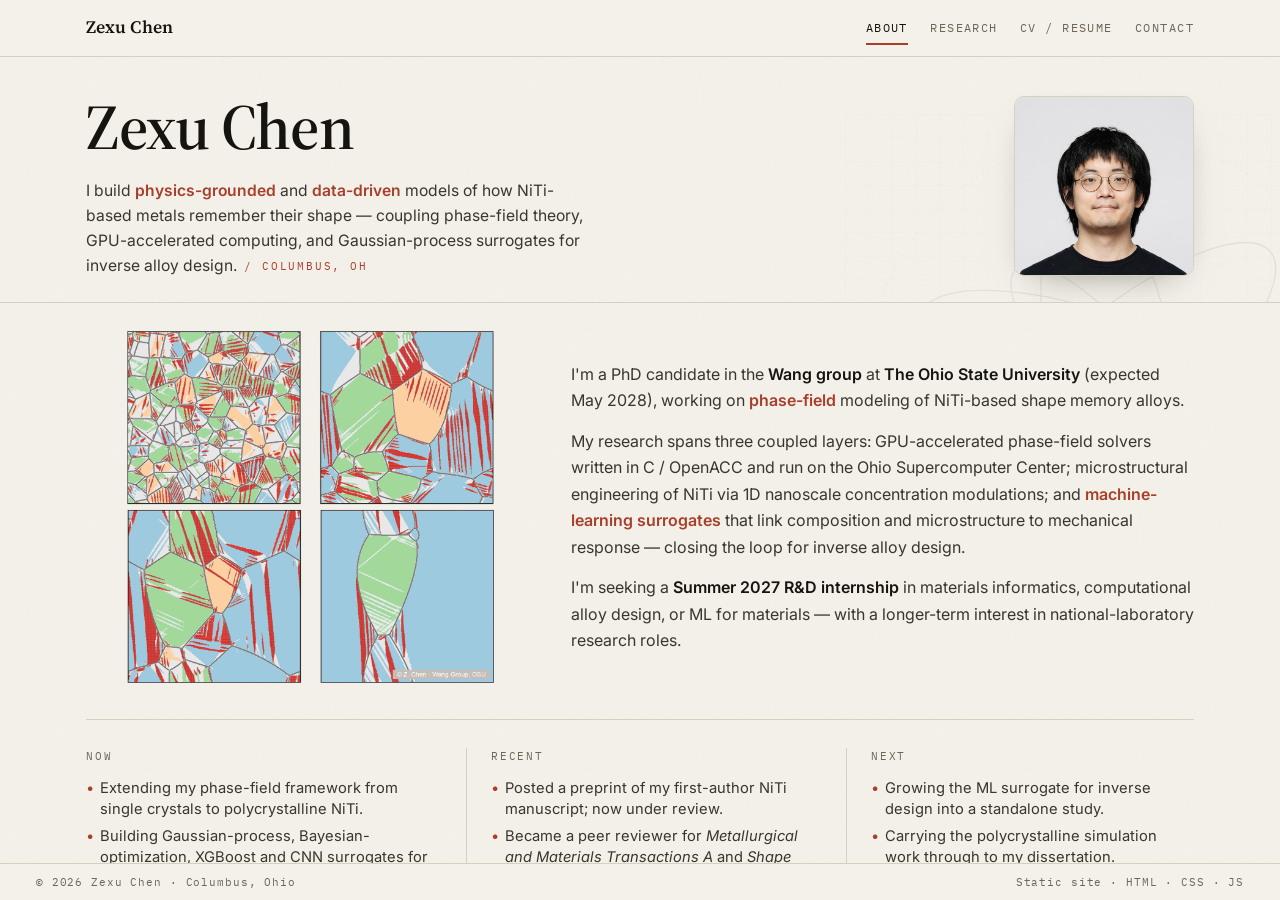
==== index.html @ 0a3609dd "Swap project 01 figure and let it fill the featured card Replace the single-panel mt_poly.png with t" ====
<!doctype html>
<html lang="en">
<head>
<meta charset="utf-8" />
<meta name="viewport" content="width=device-width, initial-scale=1" />
<title>Zexu Chen — Phase-Field, GPU & ML for Shape Memory Alloys</title>
<meta name="description" content="PhD candidate in Materials Science and Engineering at The Ohio State University (Wang Group). Phase-field modeling of NiTi shape memory alloys, GPU-accelerated HPC, and Gaussian-Process / Bayesian surrogates for inverse alloy design." />

<!-- Open Graph -->
<meta property="og:title" content="Zexu Chen — Computational Materials Science" />
<meta property="og:description" content="PhD candidate at OSU. NiTi phase-field, GPU/OpenACC, ML surrogates for alloy design." />
<meta property="og:type" content="website" />

<!-- Fonts are configured in config.js (SITE.fonts) and injected by main.js -->
<link rel="preconnect" href="https://fonts.googleapis.com">
<link rel="preconnect" href="https://fonts.gstatic.com" crossorigin>

<!-- Styles -->
<link rel="stylesheet" href="styles.css">

<!-- Config + behavior (config first; both deferred so they run after parse) -->
<script src="config.js" defer></script>
<script src="main.js" defer></script>
</head>
<body>

<!-- =========================================================== -->
<!-- NAV (tabs)                                                   -->
<!-- =========================================================== -->
<nav class="nav" aria-label="Primary">
  <div class="nav-inner">
    <a href="#about" class="brand">Zexu Chen</a>
    <button class="nav-toggle" aria-expanded="false" aria-controls="navlinks">Menu</button>
    <div class="nav-links" id="navlinks" role="tablist">
      <a role="tab" href="#about"    aria-controls="about"    aria-selected="false" tabindex="-1">About</a>
      <a role="tab" href="#research" aria-controls="research" aria-selected="false" tabindex="-1">Research</a>
      <a role="tab" href="#cv"       aria-controls="cv"       aria-selected="false" tabindex="-1">CV / Resume</a>
      <a role="tab" href="#contact"  aria-controls="contact"  aria-selected="false" tabindex="-1">Contact</a>
    </div>
  </div>
</nav>

<main class="main">

  <!-- =========================================================== -->
  <!-- ABOUT (hero + bio + now sidebar)                             -->
  <!-- =========================================================== -->
  <section id="about" class="panel" role="tabpanel">

    <div class="hero">
      <svg class="phase-art" viewBox="0 0 500 500" aria-hidden="true">
        <defs>
          <pattern id="grid" width="22" height="22" patternUnits="userSpaceOnUse">
            <path d="M 22 0 L 0 0 0 22" fill="none" stroke="#16140f" stroke-width="0.3"/>
          </pattern>
        </defs>
        <rect width="500" height="500" fill="url(#grid)"/>
        <g fill="none" stroke="#16140f" stroke-width="1.2">
          <ellipse cx="250" cy="250" rx="190" ry="60" transform="rotate(20 250 250)"/>
          <ellipse cx="250" cy="250" rx="190" ry="60" transform="rotate(-40 250 250)"/>
          <ellipse cx="250" cy="250" rx="190" ry="60" transform="rotate(80 250 250)"/>
          <ellipse cx="250" cy="250" rx="140" ry="42" transform="rotate(50 250 250)"/>
          <ellipse cx="250" cy="250" rx="90" ry="28" transform="rotate(-15 250 250)"/>
        </g>
        <circle cx="250" cy="250" r="230" fill="none" stroke="#a83f2a" stroke-width="0.8" stroke-dasharray="2 4"/>
      </svg>

      <div class="wrap hero-grid">
        <div class="hero-text">
          <h1>Zexu Chen</h1>
          <p class="hero-tag">
            I build <em>physics-grounded</em> and <em>data-driven</em> models of how
            NiTi-based metals remember their shape — coupling phase-field theory,
            GPU-accelerated computing, and Gaussian-process surrogates for inverse
            alloy design. <span class="accent">/ Columbus, OH</span>
          </p>
        </div>
        <div class="hero-photo">
          <img data-img="avatar" alt="Portrait of Zexu Chen" width="180" height="180" />
        </div>
      </div>
    </div>

    <div class="wrap">
      <div class="about-bio">
        <figure class="about-fig">
          <img data-img="aboutPoly" alt="Phase-field simulation of martensite microstructure in polycrystalline NiTi" width="1200" height="1153" />
        </figure>
        <div class="about-prose">
          <p>
            I'm a PhD candidate in the <strong>Wang group</strong> at <strong>The Ohio State University</strong>
            (expected May 2028), working on <em>phase-field</em> modeling of NiTi-based shape memory alloys.
          </p>
          <p>
            My research spans three coupled layers: GPU-accelerated phase-field solvers
            written in C / OpenACC and run on the Ohio Supercomputer Center; microstructural
            engineering of NiTi via 1D nanoscale concentration modulations; and
            <em>machine-learning surrogates</em> that link composition and microstructure to
            mechanical response — closing the loop for inverse alloy design.
          </p>
          <p>
            I'm seeking a <strong>Summer 2027 R&amp;D internship</strong> in
            materials informatics, computational alloy design, or ML for materials — with a
            longer-term interest in national-laboratory research roles.
          </p>
        </div>
      </div>
      <section class="now" aria-label="Current focus">
        <div class="now-col">
          <h3 class="now-label">Now</h3>
          <ul class="now-list">
            <li>Extending my phase-field framework from single crystals to polycrystalline NiTi.</li>
            <li>Building Gaussian-process, Bayesian-optimization, XGBoost and CNN surrogates for inverse alloy design.</li>
            <li>Running large GPU simulation campaigns on OSC's Cardinal cluster.</li>
            <li>Seeking a Summer 2027 internship in materials informatics / ICME.</li>
          </ul>
        </div>
        <div class="now-col">
          <h3 class="now-label">Recent</h3>
          <ul class="now-list">
            <li>Posted a preprint of my first-author NiTi manuscript; now under review.</li>
            <li>Became a peer reviewer for <em>Metallurgical and Materials Transactions A</em> and <em>Shape Memory and Superelasticity</em>.</li>
            <li>Co-authored a paper on confinement effects on martensitic transformation in <em>Shape Memory and Superelasticity</em> (May 2026).</li>
            <li>Submitted two abstracts to TMS 2027.</li>
            <li>Presented at TMS 2026.</li>
            <li>Built lightweight MCP tooling to automate simulation-data extraction.</li>
          </ul>
        </div>
        <div class="now-col">
          <h3 class="now-label">Next</h3>
          <ul class="now-list">
            <li>Growing the ML surrogate for inverse design into a standalone study.</li>
            <li>Carrying the polycrystalline simulation work through to my dissertation.</li>
            <li>Graduating in May 2028.</li>
            <li>Moving toward a career in materials informatics / ICME.</li>
          </ul>
        </div>
      </section>
    </div>
  </section>

  <!-- =========================================================== -->
  <!-- RESEARCH (projects + publications)                           -->
  <!-- =========================================================== -->
  <section id="research" class="panel" role="tabpanel">
    <div class="wrap">

      <h3 class="subhead">Projects</h3>
      <div class="projects">

        <article class="project featured">
          <div>
            <div class="project-num">01 / Lead — Preprint · Under review</div>
            <h3>Programming Mechanical Response of NiTi SMA via 1D Nanoscale Concentration Modulations</h3>
            <p>
              3D phase-field simulations of nanoscale composition waves engineered to produce
              a near-linear superelastic stress–strain response in NiTi — targeting biomedical
              and actuator applications. Habit-plane and twinning-plane formation in B19′
              martensite analyzed through martensite crystallography and Khachaturyan
              microelasticity. A <em>Gaussian Process Regression</em> surrogate maps modulation
              parameters to stress–strain behavior, enabling accelerated inverse design.
            </p>
            <div class="project-tags">
              <span class="tag">Phase-field</span>
              <span class="tag">C · OpenACC</span>
              <span class="tag">Micromechanics</span>
              <span class="tag">ML surrogate</span>
              <span class="tag">Inverse design</span>
            </div>
          </div>
          <div class="featured-vis">
            <img data-img="projectModulation" alt="Phase-field simulation of a 1D concentration-modulated NiTi single crystal: composition profile, superelastic stress-strain curve, and martensite variant microstructures through loading and unloading" width="1600" height="1446" loading="lazy" />
          </div>
        </article>

        <article class="project">
          <div class="project-thumb">
            <img data-img="projectConfinement" alt="Phase-field results for soft and hard confinement effects on NiTi martensitic transformation" loading="lazy" />
          </div>
          <div class="project-num">02 / Published 2026</div>
          <h3>Soft &amp; Hard Confinement Effects on Martensitic Transformation in NiTi</h3>
          <p>
            Phase-field study of how amorphous-matrix (soft) and crystalline-matrix (hard)
            confinement modulate the B2 → B19′ transformation in NiTi shape memory alloys.
            Demonstrated linear superelastic response routes via amorphous–crystalline
            composite microstructures. Published in <em>Shape Memory and Superelasticity</em>
            (2026) with Sriram, Feng &amp; Wang.
          </p>
          <div class="project-tags">
            <span class="tag">Multi-phase field</span>
            <span class="tag">B2 → B19′</span>
            <span class="tag">Composite microstructure</span>
          </div>
        </article>

        <article class="project">
          <div class="project-thumb">
            <img data-img="projectNi4Ti3" alt="Phase-field simulation of precipitate microstructures in NiTi" loading="lazy" />
          </div>
          <div class="project-num">03</div>
          <h3>Taming Martensitic Transformation via Precipitate Engineering</h3>
          <p>
            Coupled diffusional and non-diffusional phase-field evolution with an explicit
            nucleation algorithm, used to model precipitation in NiTi and the concentration
            field it leaves behind. Explores the resulting effect on transformation behavior
            and mechanical stability.
            Implemented in C with OpenACC and run as large parametric SLURM campaigns on OSC.
          </p>
          <div class="project-tags">
            <span class="tag">Precipitation</span>
            <span class="tag">Phase-field</span>
            <span class="tag">GPU / OpenACC</span>
            <span class="tag">SLURM</span>
          </div>
        </article>

        <article class="project">
          <div class="project-thumb">
            <img data-img="projectSuperML" alt="Predicted versus actual electron-phonon coupling across feature sets" loading="lazy" />
          </div>
          <div class="project-num">04</div>
          <h3>Predicting Superconducting λ and T<sub>c</sub> from Eliashberg Spectra</h3>
          <p>
            XGBoost and Gaussian Process Regression pipeline predicting λ and T<sub>c</sub>
            from α²F(ω) Eliashberg spectral functions, trained on a public dataset of
            DFT-validated superconductors. Physics-informed, frequency-weighted spectral
            features are aligned with the Eliashberg integral, with kernels chosen to handle
            spectral discontinuities. Benchmarks weigh feature resolution against
            generalization.
          </p>
          <div class="project-tags">
            <span class="tag">XGBoost · GPR</span>
            <span class="tag">Kernel design</span>
            <span class="tag">Eliashberg α²F</span>
            <span class="tag">Feature engineering</span>
          </div>
        </article>

        <article class="project">
          <div class="project-thumb">
            <img data-img="projectAgentMCP" alt="Workflow of an LLM agent connected through an MCP server for microstructure analysis" loading="lazy" />
          </div>
          <div class="project-num">05 / Concept — In Progress</div>
          <h3>Agentic AI &amp; MCP for Semantic Microstructure Analysis</h3>
          <p>
            A researcher-in-the-loop pipeline where a multimodal LLM agent, connected through a
            <em>Model Context Protocol</em> (MCP) server, turns high-level semantic goals into
            concrete operations — segmentation, feature extraction, and filtering — over
            simulation and microscopy data. The agent plans, translates intent into logical
            rules and parameters, validates results against the original goal, and iteratively
            refines, returning visual reports and segmentation maps.
          </p>
          <div class="project-tags">
            <span class="tag">MLLM agent</span>
            <span class="tag">MCP</span>
            <span class="tag">Microstructure analysis</span>
            <span class="tag">Segmentation</span>
            <span class="tag">Human-in-the-loop</span>
          </div>
        </article>

      </div>

      <h3 class="subhead with-gap">Publications</h3>
      <ol class="pub-list">

        <li>
          <div>
            <span class="pub-title">Programming Martensitic Transformation and Mechanical Response in NiTi Shape Memory Alloys through One-Dimensional Compositional Modulations</span>
            <div class="pub-authors"><b>Chen Z.</b>, Sriram H., Yu T., Feng L., Zhu J., Rajagopalan J. (ASU), Wang Y.</div>
            <div class="pub-venue">Preprint · 2026 · Under review</div>
            <div class="pub-actions">
              <a href="https://doi.org/10.2139/ssrn.7302838" target="_blank" rel="noopener">Preprint DOI</a>
            </div>
          </div>
        </li>

        <li>
          <div>
            <span class="pub-title">Soft and Hard Confinement Effects on Martensitic Transformation in NiTi Shape Memory Alloys: Insights from Phase-Field Simulations</span>
            <div class="pub-authors">Sriram H., Feng L., <b>Chen Z.</b>, Wang Y.</div>
            <div class="pub-venue"><em>Shape Memory and Superelasticity</em> · 2026</div>
            <div class="pub-actions">
              <a href="https://doi.org/10.1007/s40830-026-00619-3" target="_blank" rel="noopener">DOI</a>
            </div>
          </div>
        </li>

        <li>
          <div>
            <span class="pub-title">Effect of Crystallite Size on the Low-Temperature Solid-Solid Phase Transformations in the WO₃ System</span>
            <div class="pub-authors">Abe O., Qiu Z., <b>Chen Z.</b>, Jinschek J.R., Gouma P.-I.</div>
            <div class="pub-venue"><em>Ceramics International</em> · 2021</div>
            <div class="pub-actions">
              <a href="https://doi.org/10.1016/j.ceramint.2021.08.254" target="_blank" rel="noopener">DOI</a>
            </div>
          </div>
        </li>

      </ol>
    </div>
  </section>

  <!-- =========================================================== -->
  <!-- CV (education + teaching + methods + download)               -->
  <!-- =========================================================== -->
  <section id="cv" class="panel" role="tabpanel">
    <div class="wrap">

      <div class="cv-grid">
        <div>
          <h3 class="subhead">Education</h3>
          <div class="timeline">
            <div class="tl-item">
              <div class="tl-date">2024—2028</div>
              <div class="tl-body">
                <h4>Ph.D., Materials Science &amp; Engineering</h4>
                <div class="where">The Ohio State University · Wang Group</div>
                <div class="detail">Advisor: Prof. Yunzhi Wang. Phase-field modeling of NiTi shape memory alloys, GPU/HPC, and ML surrogates for inverse alloy design.</div>
              </div>
            </div>
            <div class="tl-item">
              <div class="tl-date">2022—2024</div>
              <div class="tl-body">
                <h4>M.S., Materials Science &amp; Engineering</h4>
                <div class="where">The Ohio State University</div>
                <div class="detail">Coursework: Structure &amp; Defects in Materials · Diffusion &amp; Interface Kinetics · Thermodynamics of Materials.</div>
              </div>
            </div>
            <div class="tl-item">
              <div class="tl-date">2017—2022</div>
              <div class="tl-body">
                <h4>B.Sc., Materials Science &amp; Engineering</h4>
                <div class="where">Sichuan University / The Ohio State University</div>
                <div class="detail">Joint undergraduate program.</div>
              </div>
            </div>
          </div>
        </div>

        <div>
          <h3 class="subhead">Service</h3>
          <div class="timeline">
            <div class="tl-item">
              <div class="tl-date">2026—Present</div>
              <div class="tl-body">
                <h4>Journal Reviewer</h4>
                <div class="where"><em>Metallurgical and Materials Transactions A</em> · TMS / ASM International / Springer</div>
              </div>
            </div>
            <div class="tl-item">
              <div class="tl-date">2026—Present</div>
              <div class="tl-body">
                <h4>Journal Reviewer</h4>
                <div class="where"><em>Shape Memory and Superelasticity</em> · ASM International / Springer</div>
              </div>
            </div>
          </div>
        </div>

        <div>
          <h3 class="subhead">Teaching</h3>
          <div class="timeline">
            <div class="tl-item">
              <div class="tl-date">2023—2024</div>
              <div class="tl-body">
                <h4>Graduate Teaching Assistant</h4>
                <div class="where">The Ohio State University</div>
                <div class="detail">Introduction to Engineering Materials &amp; Modeling and Simulation Lab II. ~40 students per course; recitations, office hours, grading.</div>
              </div>
            </div>
          </div>
        </div>
      </div>

      <h3 class="subhead with-gap">Conferences</h3>
      <ul class="conf-list">
        <li class="conf-item">
          <span class="conf-date">Mar 2026</span>
          <span class="conf-venue">TMS Annual Meeting</span>
          <span class="conf-kind">Poster</span>
          <span class="conf-title">Soft and Hard Confinement on NiTi B19′ — Insight from Phase Field Modeling.</span>
        </li>
        <li class="conf-item">
          <span class="conf-date">Oct 2025</span>
          <span class="conf-venue">MS&amp;T 2025</span>
          <span class="conf-kind">Oral</span>
          <span class="conf-title">Regulating Martensitic Transformation in NiTi via Microstructural Engineering.</span>
        </li>
        <li class="conf-item">
          <span class="conf-date">Mar 2025</span>
          <span class="conf-venue">TMS Annual Meeting</span>
          <span class="conf-kind">Poster</span>
          <span class="conf-title">Regulating Stress–Strain Behavior of NiTi SMA via 1D Nanoscale Concentration Modulations.</span>
        </li>
        <li class="conf-item">
          <span class="conf-date">Oct 2023</span>
          <span class="conf-venue">MS&amp;T 2023</span>
          <span class="conf-kind">Oral</span>
          <span class="conf-title">Fine-tuning Superelastic Behavior of NiTi SMAs via Nanoscale Concentration Modulations.</span>
        </li>
      </ul>

      <h3 class="subhead with-gap">Methods</h3>
      <div class="skill-grid">
        <div class="skill-col">
          <h4>Simulation</h4>
          <ul>
            <li>Phase-field (Allen–Cahn, Cahn–Hilliard, multiphase-field)</li>
            <li>Khachaturyan microelasticity</li>
            <li>CALPHAD thermodynamics</li>
            <li>Molecular Dynamics · LAMMPS</li>
            <li>COMSOL · Kinetic Monte Carlo</li>
          </ul>
        </div>
        <div class="skill-col">
          <h4>HPC &amp; Code</h4>
          <ul>
            <li>C · Python · MATLAB · Fortran · Bash</li>
            <li>OpenACC · CUDA</li>
            <li>SLURM · Linux · Git</li>
            <li>Ohio Supercomputer Center</li>
          </ul>
        </div>
        <div class="skill-col">
          <h4>Machine Learning</h4>
          <ul>
            <li>Gaussian Process Regression</li>
            <li>Bayesian optimization</li>
            <li>LASSO &amp; sparse regression</li>
            <li>XGBoost</li>
            <li>PyTorch · scikit-learn · PINNs</li>
          </ul>
        </div>
        <div class="skill-col">
          <h4>Materials &amp; Data</h4>
          <ul>
            <li>NiTi shape memory alloys</li>
            <li>Martensitic transformation · ICME</li>
            <li>Materials informatics</li>
            <li>ParaView · OVITO · PyVista</li>
            <li>JupyterLab · MATLAB plotting</li>
          </ul>
        </div>
      </div>

      <div class="cv-downloads">
        <a class="cv-download" data-link="cv" download>Download CV (PDF)</a>
        <a class="cv-download" data-link="resume" download>Download Resume (PDF)</a>
      </div>
    </div>
  </section>

  <!-- =========================================================== -->
  <!-- CONTACT                                                      -->
  <!-- =========================================================== -->
  <section id="contact" class="panel" role="tabpanel">
    <div class="wrap contact-grid">
      <div>
        <h2 class="contact-lead">Get in touch.</h2>
        <p class="contact-note">
          Open to Summer 2027 R&amp;D internships and research collaborations in
          materials informatics, computational alloy design, and ML for materials.
        </p>
        <a class="email-link" data-link="email"></a>
        <a class="email-link" data-link="email2"></a>
      </div>
      <nav class="social" aria-label="Elsewhere">
        <a data-link="orcid"    target="_blank" rel="noopener">ORCID</a>
        <a data-link="scopus"   target="_blank" rel="noopener">Scopus</a>
        <a data-link="scholar"  target="_blank" rel="noopener">Google Scholar</a>
        <a data-link="linkedin" target="_blank" rel="noopener">LinkedIn</a>
        <a data-link="github"   target="_blank" rel="noopener">GitHub</a>
      </nav>
    </div>
  </section>

</main>

<footer class="foot">
  <span>© <span id="yr"></span> Zexu Chen · Columbus, Ohio</span>
  <span>Static site · HTML · CSS · JS</span>
</footer>

</body>
</html>
---- styles.css ----
/* ===========================================================================
   Zexu Chen — personal site styles
   ---------------------------------------------------------------------------
   Quick-edit guide:
   - Colors / spacing tokens ...... :root below
   - Fonts (which families load) ... config.js  (SITE.fonts) — applied by main.js
   - Images / links / CV ........... config.js  (SITE.images / SITE.links)
   The font stacks in :root are no-JS fallbacks (system fonts only); config.js
   overrides them with the web fonts once main.js runs.

   Layout: tab-style SPA. body is a flex column of fixed height; .main holds
   the panels and is the only scrolling region; only the active panel is shown.
   =========================================================================== */

:root {
  --paper:      #f4f1ea;
  --paper-2:    #ebe6dc;
  --ink:        #16140f;
  --ink-soft:   #3a352d;
  --muted:      #6d6557;
  --rule:       #d8d0bf;
  --accent:     #a83f2a;
  --accent-dim: #c66848;
  --steel:      #2a3f4a;

  /* Fallback font stacks — real fonts configured in config.js (SITE.fonts) */
  --serif: "Iowan Old Style", Georgia, "Times New Roman", serif;
  --sans:  -apple-system, BlinkMacSystemFont, "Helvetica Neue", Arial, sans-serif;
  --mono:  "SF Mono", Menlo, ui-monospace, monospace;

  --max:    1180px;
  --gutter: clamp(1rem, 3vw, 2.25rem);
  --nav-h:  56px;
}

* { box-sizing: border-box; }
html, body { height: 100%; }

body {
  margin: 0;
  background: var(--paper);
  color: var(--ink);
  font-family: var(--sans);
  font-size: 15px;
  line-height: 1.55;
  font-weight: 400;
  -webkit-font-smoothing: antialiased;
  text-rendering: optimizeLegibility;
  display: flex;
  flex-direction: column;
  overflow: hidden;            /* scrolling happens inside .main only */
}

/* Subtle paper grain via SVG noise */
body::before {
  content: "";
  position: fixed;
  inset: 0;
  pointer-events: none;
  z-index: 1;
  opacity: 0.035;
  background-image: url("data:image/svg+xml;utf8,<svg xmlns='http://www.w3.org/2000/svg' width='220' height='220'><filter id='n'><feTurbulence type='fractalNoise' baseFrequency='0.9' numOctaves='2' stitchTiles='stitch'/></filter><rect width='100%25' height='100%25' filter='url(%23n)'/></svg>");
  mix-blend-mode: multiply;
}

a {
  color: var(--ink);
  text-decoration: none;
  border-bottom: 1px solid var(--rule);
  transition: border-color .2s, color .2s;
}
a:hover { color: var(--accent); border-bottom-color: var(--accent); }

/* ---------- Top nav (tabs live here) ---------- */
.nav {
  flex: none;
  background: color-mix(in srgb, var(--paper) 92%, transparent);
  backdrop-filter: saturate(1.2) blur(8px);
  -webkit-backdrop-filter: saturate(1.2) blur(8px);
  border-bottom: 1px solid var(--rule);
  z-index: 50;
}
.nav-inner {
  max-width: var(--max);
  margin: 0 auto;
  padding: 0 var(--gutter);
  height: var(--nav-h);
  display: flex;
  align-items: center;
  justify-content: space-between;
  gap: 1.5rem;
}
.brand {
  font-family: var(--serif);
  font-size: 1.1rem;
  font-weight: 600;
  letter-spacing: 0.005em;
  border: none;
}
.brand .dot { color: var(--accent); }

.nav-links {
  display: flex;
  gap: 1.4rem;
  font-family: var(--mono);
  font-size: 0.74rem;
  text-transform: uppercase;
  letter-spacing: 0.12em;
}
.nav-links a {
  border: none;
  color: var(--muted);
  position: relative;
  padding: 0.35rem 0;
}
.nav-links a:hover { color: var(--ink); }
.nav-links a.active { color: var(--ink); }
.nav-links a.active::after {
  content: "";
  position: absolute;
  left: 0; right: 0; bottom: -2px;
  height: 2px;
  background: var(--accent);
}

.nav-toggle {
  display: none;
  background: none;
  border: none;
  font-family: var(--mono);
  font-size: 0.74rem;
  letter-spacing: 0.12em;
  text-transform: uppercase;
  cursor: pointer;
  color: var(--ink);
}
@media (max-width: 760px) {
  .nav-links {
    display: none;
    position: absolute;
    top: var(--nav-h);
    left: 0; right: 0;
    flex-direction: column;
    gap: 0;
    background: var(--paper);
    border-bottom: 1px solid var(--rule);
    padding: 0.5rem var(--gutter);
  }
  .nav-links.open { display: flex; }
  .nav-links a { padding: 0.6rem 0; border-bottom: 1px solid var(--rule); }
  .nav-links a:last-child { border-bottom: none; }
  .nav-links a.active::after { display: none; }
  .nav-toggle { display: block; }
}

/* ---------- Main (scroll region) + panels ---------- */
.main {
  flex: 1;
  overflow-y: auto;
  overflow-x: hidden;
  min-height: 0;
  position: relative;
  z-index: 2;
}
.wrap {
  max-width: var(--max);
  margin: 0 auto;
  padding: 0 var(--gutter);
}
.panel {
  padding: clamp(1.25rem, 3vw, 2.25rem) 0;
  animation: panel-in .35s cubic-bezier(.2,.7,.2,1);
}
.panel[hidden] { display: none; }
@keyframes panel-in {
  from { opacity: 0; transform: translateY(8px); }
  to   { opacity: 1; transform: translateY(0); }
}

/* ---------- Hero (sits at top of the About panel) ---------- */
.hero {
  position: relative;
  overflow: hidden;
  padding-bottom: clamp(1rem, 2vw, 1.5rem);
  margin-bottom: clamp(1.25rem, 2.5vw, 1.75rem);
  border-bottom: 1px solid var(--rule);
}
.hero-grid {
  position: relative;
  z-index: 1;
  display: grid;
  grid-template-columns: 1fr;
  gap: clamp(1.5rem, 4vw, 2.5rem);
  align-items: center;
}
@media (min-width: 760px) {
  .hero-grid { grid-template-columns: 1.55fr 0.65fr; }
}
.hero h1 {
  font-family: var(--serif);
  font-weight: 600;
  font-size: clamp(2.2rem, 6vw, 4rem);
  line-height: 1.05;
  letter-spacing: -0.02em;
  margin: 0 0 1.1rem;
  white-space: nowrap;
}
.hero h1 .period { color: var(--accent); }

.hero-meta {
  font-family: var(--mono);
  font-size: 0.75rem;
  text-transform: uppercase;
  letter-spacing: 0.16em;
  color: var(--muted);
  margin-bottom: 1rem;
}
.hero-tag {
  font-family: var(--sans);
  font-size: clamp(0.98rem, 1.1vw, 1.05rem);
  color: var(--ink-soft);
  line-height: 1.6;
  max-width: 50ch;
  margin: 0;
}
.hero-tag em { color: var(--accent); font-style: normal; font-weight: 600; }
.hero-tag .accent {
  color: var(--accent); font-family: var(--mono); font-size: 0.72em;
  letter-spacing: 0.16em; text-transform: uppercase;
  padding: 0 0.3em; vertical-align: 0.08em;
}

.hero-photo { display: flex; justify-content: flex-start; }
@media (min-width: 760px) { .hero-photo { justify-content: flex-end; } }
.hero-photo img {
  width: 100%;
  max-width: 180px;
  aspect-ratio: 1 / 1;
  object-fit: cover;
  border-radius: 10px;
  border: 1px solid var(--rule);
  box-shadow: 0 14px 36px -22px rgba(22,20,15,0.55);
}

/* Decorative phase-field SVG behind hero */
.phase-art {
  position: absolute;
  right: -8%;
  top: 10%;
  width: 42%;
  max-width: 540px;
  opacity: 0.07;
  z-index: 0;
  pointer-events: none;
}
@media (max-width: 760px) {
  .phase-art { right: -25%; top: 5%; width: 110%; opacity: 0.05; }
}

/* ---------- About ---------- */
.about-bio {
  display: grid;
  grid-template-columns: 1fr;
  gap: clamp(1.25rem, 3vw, 2.25rem);
}
@media (min-width: 760px) {
  .about-bio {
    grid-template-columns: minmax(0, 0.72fr) minmax(0, 1fr);
    align-items: center;
  }
  /* Cap the figure so it tracks the height of the prose beside it */
  .about-fig img { max-height: 22rem; object-fit: contain; }
}
.about-fig { margin: 0; }
.about-fig img {
  display: block;
  width: 100%;
  height: auto;
}
.about-bio p {
  font-family: var(--sans);
  font-size: 1rem;
  line-height: 1.65;
  color: var(--ink-soft);
  margin: 0 0 0.9rem;
}
.about-bio p:last-child { margin-bottom: 0; }
.about-bio p em { font-style: normal; color: var(--accent); font-weight: 600; }
.about-bio strong { font-weight: 600; color: var(--ink); }

.now {
  margin-top: clamp(1.5rem, 3vw, 2.25rem);
  padding-top: clamp(1.25rem, 2.5vw, 1.75rem);
  border-top: 1px solid var(--rule);
  display: grid;
  grid-template-columns: 1fr;
  gap: clamp(1.25rem, 3vw, 2rem);
}
@media (min-width: 760px) {
  .now { grid-template-columns: repeat(3, 1fr); }
  .now-col + .now-col {
    border-left: 1px solid var(--rule);
    padding-left: clamp(1rem, 2vw, 1.5rem);
  }
}
.now-label {
  font-family: var(--mono);
  font-size: 0.7rem;
  letter-spacing: 0.16em;
  text-transform: uppercase;
  color: var(--muted);
  font-weight: 400;
  margin: 0 0 0.75rem;
}
.now-list {
  color: var(--ink-soft);
  font-size: 0.92rem;
  list-style: none;
  margin: 0;
  padding: 0;
}
.now-list li {
  position: relative;
  padding-left: 0.9rem;
  margin-bottom: 0.35rem;
  line-height: 1.45;
}
.now-list li:last-child { margin-bottom: 0; }
.now-list li::before {
  content: "\2022";
  position: absolute;
  left: 0;
  color: var(--accent);
}

/* ---------- Work / Projects ---------- */
.projects {
  display: grid;
  grid-template-columns: 1fr;
  gap: clamp(1rem, 2vw, 1.5rem);
}
@media (min-width: 760px) {
  .projects { grid-template-columns: repeat(2, 1fr); }
}
.project {
  position: relative;
  padding: 1.25rem;
  background: var(--paper-2);
  border: 1px solid var(--rule);
  display: flex;
  flex-direction: column;
  gap: 0.7rem;
  transition: transform .3s cubic-bezier(.2,.7,.2,1), border-color .2s, box-shadow .2s;
}
.project:hover {
  transform: translateY(-3px);
  border-color: var(--accent);
  box-shadow: 0 14px 30px -22px rgba(168,63,42,0.45);
}
.project-num {
  font-family: var(--mono);
  font-size: 0.68rem;
  letter-spacing: 0.18em;
  color: var(--accent);
}
.project h3 {
  font-family: var(--serif);
  font-weight: 600;
  font-size: 1.1rem;
  line-height: 1.25;
  margin: 0;
  letter-spacing: -0.005em;
}
.project p {
  font-size: 0.88rem;
  color: var(--ink-soft);
  margin: 0;
  flex: 1;
  line-height: 1.55;
}

/* Project thumbnail — bleeds to card edges */
.project-thumb {
  margin: -1.25rem -1.25rem 0;
  height: 130px;
  background: var(--paper);
  border-bottom: 1px solid var(--rule);
  display: flex;
  align-items: center;
  justify-content: center;
  padding: 0.5rem;
  overflow: hidden;
}
.project-thumb img {
  max-width: 100%;
  max-height: 100%;
  object-fit: contain;
  display: block;
}
.project-tags {
  display: flex;
  flex-wrap: wrap;
  gap: 0.35rem;
  margin-top: 0.25rem;
}
.tag {
  font-family: var(--mono);
  font-size: 0.66rem;
  letter-spacing: 0.08em;
  text-transform: uppercase;
  padding: 0.2rem 0.45rem;
  background: var(--paper);
  border: 1px solid var(--rule);
  color: var(--muted);
}

/* Featured project — spans full width */
.project.featured {
  grid-column: 1 / -1;
  display: grid;
  grid-template-columns: 1fr;
  gap: 1.25rem;
  background: var(--ink);
  color: var(--paper);
  border-color: var(--ink);
  padding: 1.5rem;
}
@media (min-width: 760px) {
  .project.featured { grid-template-columns: 1fr 1fr; }
}
/* Text column: centre against the figure, which is now the taller item */
.project.featured > div:first-child {
  display: flex;
  flex-direction: column;
  justify-content: center;
  gap: 0.7rem;
}
.project.featured > div:first-child p { flex: 0 1 auto; }
.project.featured .project-num { color: var(--accent-dim); }
.project.featured h3 { color: var(--paper); font-size: 1.2rem; }
.project.featured p { color: color-mix(in srgb, var(--paper) 80%, transparent); }
.project.featured .tag {
  background: transparent;
  border-color: color-mix(in srgb, var(--paper) 25%, transparent);
  color: color-mix(in srgb, var(--paper) 75%, transparent);
}
.project.featured:hover { border-color: var(--accent); }

.featured-vis {
  display: flex;
  align-items: center;
  justify-content: center;
  min-height: 160px;
}
.featured-vis img {
  width: 100%;
  height: auto;
  /* No height cap: the figure is multi-panel, so it needs the full column
     width to stay legible. object-fit: contain never crops. */
  object-fit: contain;
  border-radius: 6px;
  background: color-mix(in srgb, var(--paper) 96%, transparent);
  border: 1px solid color-mix(in srgb, var(--paper) 18%, transparent);
}

/* ---------- Publications ---------- */
.pub-list {
  list-style: none;
  padding: 0;
  margin: 0;
  counter-reset: pub;
}
.pub-list li {
  counter-increment: pub;
  display: grid;
  grid-template-columns: 2.5rem 1fr;
  gap: 0.9rem;
  padding: 1rem 0;
  border-bottom: 1px solid var(--rule);
}
.pub-list li::before {
  content: counter(pub, decimal-leading-zero);
  font-family: var(--mono);
  font-size: 0.74rem;
  color: var(--accent);
  letter-spacing: 0.1em;
  padding-top: 0.2rem;
}
.pub-list li:last-child { border-bottom: none; }
.pub-title {
  font-family: var(--serif);
  font-weight: 600;
  font-size: 1rem;
  line-height: 1.4;
  color: var(--ink);
  display: block;
  margin-bottom: 0.3rem;
}
.pub-authors {
  font-size: 0.88rem;
  color: var(--ink-soft);
  margin-bottom: 0.2rem;
}
.pub-authors b { color: var(--accent); font-weight: 500; }
.pub-venue {
  font-family: var(--mono);
  font-size: 0.74rem;
  color: var(--muted);
  letter-spacing: 0.04em;
}
.pub-venue em { color: var(--ink-soft); font-style: italic; }
.pub-actions { margin-top: 0.4rem; display: flex; gap: 1rem; }
.pub-actions a {
  font-family: var(--mono);
  font-size: 0.7rem;
  letter-spacing: 0.12em;
  text-transform: uppercase;
  color: var(--accent);
  border-bottom-color: var(--accent-dim);
}

/* ---------- CV / two-column ---------- */
.cv-grid {
  display: grid;
  grid-template-columns: 1fr;
  gap: clamp(1.5rem, 3vw, 2.5rem);
}
@media (min-width: 760px) { .cv-grid { grid-template-columns: 1.15fr 1fr 1fr; } }

/* Conferences — compact one-line-per-entry list, grows without skewing layout */
.conf-list { list-style: none; margin: 0; padding: 0; }
.conf-item {
  display: grid;
  grid-template-columns: 1fr;
  gap: 0.2rem;
  padding: 0.7rem 0;
  border-bottom: 1px dotted var(--rule);
}
.conf-item:last-child { border-bottom: none; }
@media (min-width: 760px) {
  .conf-item {
    grid-template-columns: 6.5rem 11rem 4.5rem 1fr;
    gap: 1rem;
    align-items: baseline;
  }
}
.conf-date {
  font-family: var(--mono);
  font-size: 0.7rem;
  letter-spacing: 0.14em;
  text-transform: uppercase;
  color: var(--muted);
}
.conf-venue { font-weight: 600; color: var(--ink); font-size: 0.92rem; }
.conf-kind {
  font-family: var(--mono);
  font-size: 0.68rem;
  letter-spacing: 0.1em;
  text-transform: uppercase;
  color: var(--accent);
}
.conf-title { color: var(--ink-soft); font-size: 0.9rem; line-height: 1.45; }

.timeline { display: flex; flex-direction: column; gap: 1rem; }
.tl-item {
  display: grid;
  grid-template-columns: 4.5rem 1fr;
  gap: 1rem;
}
.tl-date {
  font-family: var(--mono);
  font-size: 0.74rem;
  color: var(--muted);
  padding-top: 0.15rem;
  letter-spacing: 0.04em;
}
.tl-body h4 {
  font-family: var(--serif);
  font-size: 1rem;
  font-weight: 600;
  margin: 0 0 0.15rem;
  letter-spacing: -0.005em;
}
.tl-body .where {
  font-size: 0.88rem;
  color: var(--ink-soft);
  margin-bottom: 0.25rem;
}
.tl-body .detail {
  font-size: 0.86rem;
  color: var(--muted);
  line-height: 1.5;
}

.subhead {
  font-family: var(--mono);
  font-size: 0.7rem;
  letter-spacing: 0.18em;
  text-transform: uppercase;
  color: var(--ink);
  margin: 0 0 1rem;
  padding-bottom: 0.55rem;
  border-bottom: 1px solid var(--rule);
}
/* Use when a subhead introduces a second/later block inside the same panel */
.subhead.with-gap { margin-top: clamp(1.5rem, 3vw, 2rem); }

/* CV / Resume download buttons (end of the CV panel) */
.cv-downloads {
  display: flex;
  flex-wrap: wrap;
  gap: 0.6rem;
  margin-top: clamp(1.25rem, 2.5vw, 1.75rem);
}
.cv-download {
  display: inline-flex;
  align-items: center;
  gap: 0.5rem;
  padding: 0.55rem 0.95rem;
  font-family: var(--mono);
  font-size: 0.74rem;
  letter-spacing: 0.12em;
  text-transform: uppercase;
  color: var(--paper);
  background: var(--ink);
  border: 1px solid var(--ink);
  border-bottom-color: var(--ink);
  transition: background .2s, border-color .2s, color .2s;
}
.cv-download:hover {
  background: var(--accent);
  border-color: var(--accent);
  border-bottom-color: var(--accent);
  color: var(--paper);
}
.cv-download::after { content: "\2193"; font-family: var(--serif); }

/* ---------- Skills ---------- */
.skill-grid {
  display: grid;
  grid-template-columns: 1fr;
  gap: 1.25rem;
}
@media (min-width: 720px) { .skill-grid { grid-template-columns: repeat(2, 1fr); } }
@media (min-width: 1000px) { .skill-grid { grid-template-columns: repeat(4, 1fr); } }

.skill-col h4 {
  font-family: var(--mono);
  font-size: 0.7rem;
  letter-spacing: 0.18em;
  text-transform: uppercase;
  color: var(--accent);
  margin: 0 0 0.7rem;
}
.skill-col ul { list-style: none; padding: 0; margin: 0; }
.skill-col li {
  font-family: var(--sans);
  font-size: 0.9rem;
  line-height: 1.55;
  padding: 0.15rem 0;
  color: var(--ink-soft);
}

/* ---------- Contact ---------- */
.contact-grid {
  display: grid;
  grid-template-columns: 1fr;
  gap: clamp(1.5rem, 4vw, 3rem);
  max-width: 760px;
}
@media (min-width: 760px) { .contact-grid { grid-template-columns: 1.2fr 1fr; align-items: start; } }

.contact-lead {
  font-family: var(--serif);
  font-weight: 600;
  font-size: clamp(1.4rem, 2.6vw, 1.9rem);
  line-height: 1.2;
  margin: 0 0 0.6rem;
  letter-spacing: -0.01em;
}
.contact-note {
  font-size: 0.95rem;
  color: var(--ink-soft);
  margin: 0 0 1rem;
  max-width: 42ch;
}
.email-link {
  display: block;
  width: fit-content;
  margin-top: 0.25rem;
  font-family: var(--sans);
  font-weight: 500;
  font-size: 1.05rem;
  color: var(--accent);
  border-bottom: 1px solid var(--accent-dim);
}
.email-link::after { content: " \2192"; }

.social {
  display: flex;
  flex-direction: column;
  gap: 0.5rem;
}
.social a {
  font-family: var(--mono);
  font-size: 0.82rem;
  letter-spacing: 0.05em;
  border: none;
  display: flex;
  justify-content: space-between;
  padding: 0.55rem 0;
  border-bottom: 1px dotted var(--rule);
  color: var(--ink-soft);
}
.social a::after {
  content: "→";
  font-family: var(--serif);
  transition: transform .25s;
  color: var(--accent);
}
.social a:hover { color: var(--accent); }
.social a:hover::after { transform: translateX(3px); }

/* ---------- Footer (always visible at bottom) ---------- */
.foot {
  flex: none;
  border-top: 1px solid var(--rule);
  padding: 0.6rem var(--gutter);
  display: flex;
  justify-content: space-between;
  flex-wrap: wrap;
  gap: 0.5rem;
  font-family: var(--mono);
  font-size: 0.68rem;
  letter-spacing: 0.08em;
  color: var(--muted);
  background: var(--paper);
  z-index: 3;
}

::selection { background: var(--accent); color: var(--paper); }

@media (prefers-reduced-motion: reduce) {
  *, *::before, *::after {
    animation-duration: 0.01ms !important;
    animation-iteration-count: 1 !important;
    transition-duration: 0.01ms !important;
    scroll-behavior: auto !important;
  }
}
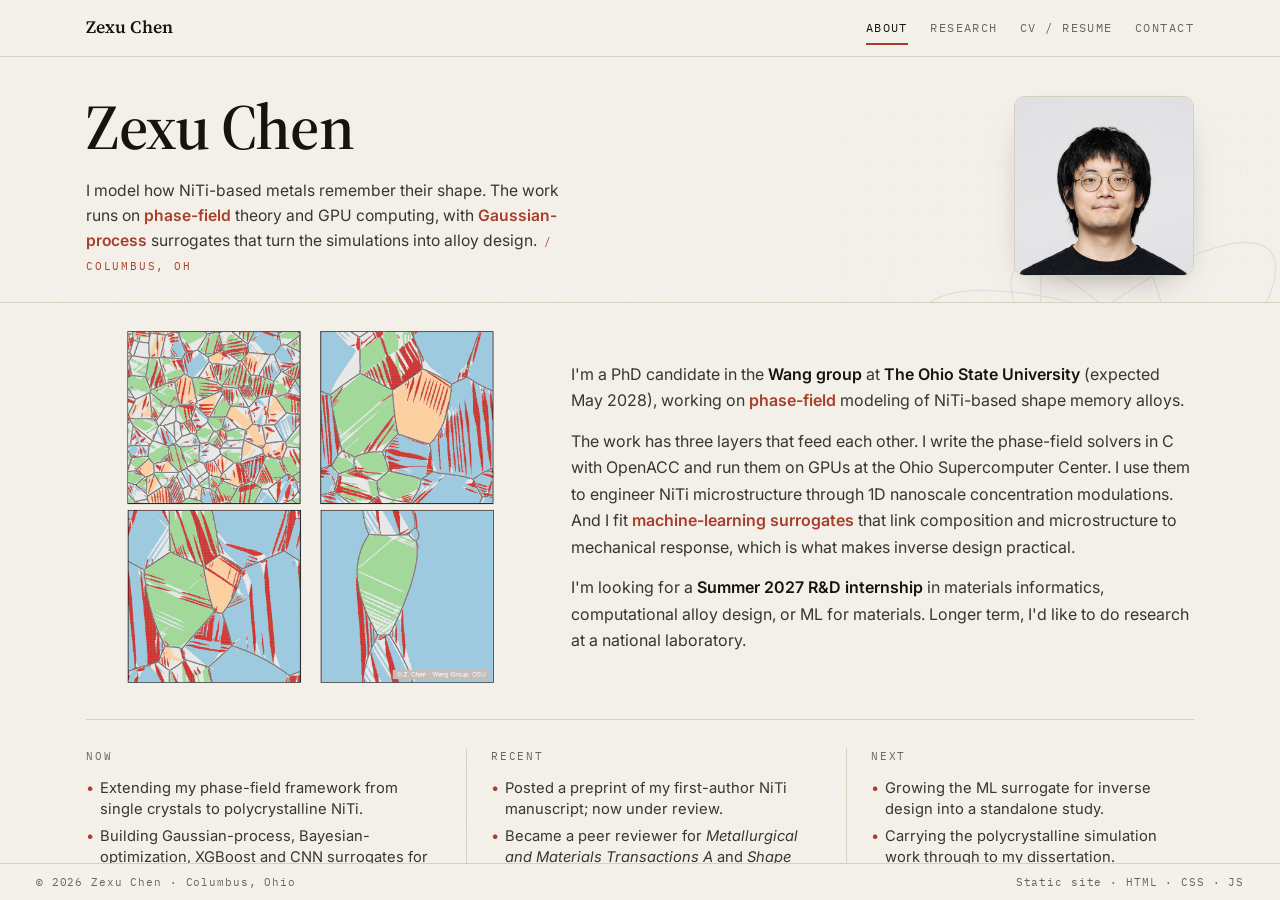
==== commit 93a73e12: "Rewrite site copy in a plainer voice; drop stray em dashes" ====
--- a/index.html
+++ b/index.html
@@ -69,10 +69,10 @@
         <div class="hero-text">
           <h1>Zexu Chen</h1>
           <p class="hero-tag">
-            I build <em>physics-grounded</em> and <em>data-driven</em> models of how
-            NiTi-based metals remember their shape — coupling phase-field theory,
-            GPU-accelerated computing, and Gaussian-process surrogates for inverse
-            alloy design. <span class="accent">/ Columbus, OH</span>
+            I model how NiTi-based metals remember their shape. The work runs on
+            <em>phase-field</em> theory and GPU computing, with <em>Gaussian-process</em>
+            surrogates that turn the simulations into alloy design.
+            <span class="accent">/ Columbus, OH</span>
           </p>
         </div>
         <div class="hero-photo">
@@ -92,16 +92,17 @@
             (expected May 2028), working on <em>phase-field</em> modeling of NiTi-based shape memory alloys.
           </p>
           <p>
-            My research spans three coupled layers: GPU-accelerated phase-field solvers
-            written in C / OpenACC and run on the Ohio Supercomputer Center; microstructural
-            engineering of NiTi via 1D nanoscale concentration modulations; and
-            <em>machine-learning surrogates</em> that link composition and microstructure to
-            mechanical response — closing the loop for inverse alloy design.
-          </p>
-          <p>
-            I'm seeking a <strong>Summer 2027 R&amp;D internship</strong> in
-            materials informatics, computational alloy design, or ML for materials — with a
-            longer-term interest in national-laboratory research roles.
+            The work has three layers that feed each other. I write the phase-field solvers
+            in C with OpenACC and run them on GPUs at the Ohio Supercomputer Center. I use
+            them to engineer NiTi microstructure through 1D nanoscale concentration
+            modulations. And I fit <em>machine-learning surrogates</em> that link composition
+            and microstructure to mechanical response, which is what makes inverse design
+            practical.
+          </p>
+          <p>
+            I'm looking for a <strong>Summer 2027 R&amp;D internship</strong> in materials
+            informatics, computational alloy design, or ML for materials. Longer term, I'd
+            like to do research at a national laboratory.
           </p>
         </div>
       </div>
@@ -148,43 +149,42 @@
       <h3 class="subhead">Projects</h3>
       <div class="projects">
 
-        <article class="project featured">
-          <div>
-            <div class="project-num">01 / Lead — Preprint · Under review</div>
-            <h3>Programming Mechanical Response of NiTi SMA via 1D Nanoscale Concentration Modulations</h3>
-            <p>
-              3D phase-field simulations of nanoscale composition waves engineered to produce
-              a near-linear superelastic stress–strain response in NiTi — targeting biomedical
-              and actuator applications. Habit-plane and twinning-plane formation in B19′
-              martensite analyzed through martensite crystallography and Khachaturyan
-              microelasticity. A <em>Gaussian Process Regression</em> surrogate maps modulation
-              parameters to stress–strain behavior, enabling accelerated inverse design.
-            </p>
-            <div class="project-tags">
-              <span class="tag">Phase-field</span>
-              <span class="tag">C · OpenACC</span>
-              <span class="tag">Micromechanics</span>
-              <span class="tag">ML surrogate</span>
-              <span class="tag">Inverse design</span>
-            </div>
-          </div>
-          <div class="featured-vis">
-            <img data-img="projectModulation" alt="Phase-field simulation of a 1D concentration-modulated NiTi single crystal: composition profile, superelastic stress-strain curve, and martensite variant microstructures through loading and unloading" width="1600" height="1446" loading="lazy" />
-          </div>
-        </article>
-
         <article class="project">
           <div class="project-thumb">
-            <img data-img="projectConfinement" alt="Phase-field results for soft and hard confinement effects on NiTi martensitic transformation" loading="lazy" />
+            <img data-img="projectModulation" alt="Phase-field simulation of a 1D concentration-modulated NiTi single crystal: composition profile, superelastic stress-strain curve, and martensite variant microstructures through loading and unloading" width="1200" height="1084" loading="lazy" />
+          </div>
+          <div class="project-num">01 / Lead — Preprint · Under review</div>
+          <h3>Programming Mechanical Response of NiTi SMA via 1D Nanoscale Concentration Modulations</h3>
+          <p>
+            3D phase-field simulations of nanoscale composition waves, tuned so that NiTi
+            gives the near-linear superelastic stress–strain response that biomedical
+            devices and actuators need. I analyze habit-plane and twinning-plane formation in
+            B19′ martensite using martensite crystallography and Khachaturyan
+            microelasticity. A <em>Gaussian Process Regression</em> surrogate maps modulation
+            parameters onto stress–strain behavior, which lets the design problem be run
+            in reverse.
+          </p>
+          <div class="project-tags">
+            <span class="tag">Phase-field</span>
+            <span class="tag">C · OpenACC</span>
+            <span class="tag">Micromechanics</span>
+            <span class="tag">ML surrogate</span>
+            <span class="tag">Inverse design</span>
+          </div>
+        </article>
+
+        <article class="project">
+          <div class="project-thumb">
+            <img data-img="projectConfinement" alt="Phase-field results for soft and hard confinement effects on NiTi martensitic transformation" width="1278" height="728" loading="lazy" />
           </div>
           <div class="project-num">02 / Published 2026</div>
           <h3>Soft &amp; Hard Confinement Effects on Martensitic Transformation in NiTi</h3>
           <p>
-            Phase-field study of how amorphous-matrix (soft) and crystalline-matrix (hard)
-            confinement modulate the B2 → B19′ transformation in NiTi shape memory alloys.
-            Demonstrated linear superelastic response routes via amorphous–crystalline
-            composite microstructures. Published in <em>Shape Memory and Superelasticity</em>
-            (2026) with Sriram, Feng &amp; Wang.
+            Phase-field study of how confinement by an amorphous matrix (soft) or a
+            crystalline one (hard) changes the B2 → B19′ transformation in NiTi shape
+            memory alloys. We show that amorphous–crystalline composite microstructures
+            are one route to a linear superelastic response. Published in
+            <em>Shape Memory and Superelasticity</em> (2026) with Sriram, Feng &amp; Wang.
           </p>
           <div class="project-tags">
             <span class="tag">Multi-phase field</span>
@@ -195,16 +195,16 @@
 
         <article class="project">
           <div class="project-thumb">
-            <img data-img="projectNi4Ti3" alt="Phase-field simulation of precipitate microstructures in NiTi" loading="lazy" />
+            <img data-img="projectNi4Ti3" alt="Phase-field simulation of precipitate microstructures in NiTi" width="6448" height="6708" loading="lazy" />
           </div>
           <div class="project-num">03</div>
           <h3>Taming Martensitic Transformation via Precipitate Engineering</h3>
           <p>
             Coupled diffusional and non-diffusional phase-field evolution with an explicit
-            nucleation algorithm, used to model precipitation in NiTi and the concentration
-            field it leaves behind. Explores the resulting effect on transformation behavior
+            nucleation algorithm, used to follow precipitation in NiTi and the concentration
+            field it leaves behind, and to ask what that field does to transformation behavior
             and mechanical stability.
-            Implemented in C with OpenACC and run as large parametric SLURM campaigns on OSC.
+            Written in C with OpenACC and run as large parametric SLURM campaigns on OSC.
           </p>
           <div class="project-tags">
             <span class="tag">Precipitation</span>
@@ -216,17 +216,17 @@
 
         <article class="project">
           <div class="project-thumb">
-            <img data-img="projectSuperML" alt="Predicted versus actual electron-phonon coupling across feature sets" loading="lazy" />
+            <img data-img="projectSuperML" alt="Predicted versus actual electron-phonon coupling across feature sets" width="1926" height="980" loading="lazy" />
           </div>
           <div class="project-num">04</div>
           <h3>Predicting Superconducting λ and T<sub>c</sub> from Eliashberg Spectra</h3>
           <p>
-            XGBoost and Gaussian Process Regression pipeline predicting λ and T<sub>c</sub>
-            from α²F(ω) Eliashberg spectral functions, trained on a public dataset of
-            DFT-validated superconductors. Physics-informed, frequency-weighted spectral
-            features are aligned with the Eliashberg integral, with kernels chosen to handle
-            spectral discontinuities. Benchmarks weigh feature resolution against
-            generalization.
+            An XGBoost and Gaussian Process Regression pipeline that predicts λ and
+            T<sub>c</sub> from α²F(ω) Eliashberg spectral functions, trained on
+            a public dataset of DFT-validated superconductors. The spectral features are
+            frequency-weighted to follow the Eliashberg integral rather than treating the
+            spectrum as a generic vector, and the kernels are chosen to cope with its
+            discontinuities. Benchmarks trade feature resolution off against generalization.
           </p>
           <div class="project-tags">
             <span class="tag">XGBoost · GPR</span>
@@ -238,17 +238,17 @@
 
         <article class="project">
           <div class="project-thumb">
-            <img data-img="projectAgentMCP" alt="Workflow of an LLM agent connected through an MCP server for microstructure analysis" loading="lazy" />
+            <img data-img="projectAgentMCP" alt="Workflow of an LLM agent connected through an MCP server for microstructure analysis" width="1598" height="1218" loading="lazy" />
           </div>
           <div class="project-num">05 / Concept — In Progress</div>
           <h3>Agentic AI &amp; MCP for Semantic Microstructure Analysis</h3>
           <p>
-            A researcher-in-the-loop pipeline where a multimodal LLM agent, connected through a
-            <em>Model Context Protocol</em> (MCP) server, turns high-level semantic goals into
-            concrete operations — segmentation, feature extraction, and filtering — over
-            simulation and microscopy data. The agent plans, translates intent into logical
-            rules and parameters, validates results against the original goal, and iteratively
-            refines, returning visual reports and segmentation maps.
+            A researcher-in-the-loop pipeline in which a multimodal LLM agent, reached
+            through a <em>Model Context Protocol</em> (MCP) server, turns a stated goal into
+            the operations that answer it: segmentation, feature extraction and filtering over
+            simulation and microscopy data. The agent works out the rules and parameters
+            itself, checks the result against what was asked for, revises when it misses, and
+            hands back visual reports and segmentation maps.
           </p>
           <div class="project-tags">
             <span class="tag">MLLM agent</span>
--- a/styles.css
+++ b/styles.css
@@ -334,13 +334,16 @@
 }
 
 /* ---------- Work / Projects ---------- */
+/* Masonry: fixed-width columns, cards keep their natural height. CSS multicol
+   rather than grid, so cards pack against each other instead of aligning to
+   shared rows. Note this fills column-major — the browser balances the two
+   column heights, so 01-05 read down the left column, then the right. */
 .projects {
-  display: grid;
-  grid-template-columns: 1fr;
-  gap: clamp(1rem, 2vw, 1.5rem);
+  columns: 1;
+  column-gap: clamp(1rem, 2vw, 1.5rem);
 }
 @media (min-width: 760px) {
-  .projects { grid-template-columns: repeat(2, 1fr); }
+  .projects { columns: 2; }
 }
 .project {
   position: relative;
@@ -350,6 +353,9 @@
   display: flex;
   flex-direction: column;
   gap: 0.7rem;
+  break-inside: avoid;
+  -webkit-column-break-inside: avoid;   /* older Safari */
+  margin-bottom: clamp(1rem, 2vw, 1.5rem);
   transition: transform .3s cubic-bezier(.2,.7,.2,1), border-color .2s, box-shadow .2s;
 }
 .project:hover {
@@ -379,24 +385,21 @@
   line-height: 1.55;
 }
 
-/* Project thumbnail — bleeds to card edges */
+/* Project thumbnail — bleeds to card edges, natural aspect ratio.
+   No height cap: the figure gets the full card width, and the card grows to
+   fit it. This is what makes the near-square figures legible. */
 .project-thumb {
   margin: -1.25rem -1.25rem 0;
-  height: 130px;
   background: var(--paper);
   border-bottom: 1px solid var(--rule);
-  display: flex;
-  align-items: center;
-  justify-content: center;
-  padding: 0.5rem;
   overflow: hidden;
 }
 .project-thumb img {
-  max-width: 100%;
-  max-height: 100%;
-  object-fit: contain;
+  width: 100%;
+  height: auto;
   display: block;
 }
+
 .project-tags {
   display: flex;
   flex-wrap: wrap;
@@ -426,16 +429,8 @@
   padding: 1.5rem;
 }
 @media (min-width: 760px) {
-  .project.featured { grid-template-columns: 1fr 1fr; }
-}
-/* Text column: centre against the figure, which is now the taller item */
-.project.featured > div:first-child {
-  display: flex;
-  flex-direction: column;
-  justify-content: center;
-  gap: 0.7rem;
-}
-.project.featured > div:first-child p { flex: 0 1 auto; }
+  .project.featured { grid-template-columns: 1.3fr 1fr; }
+}
 .project.featured .project-num { color: var(--accent-dim); }
 .project.featured h3 { color: var(--paper); font-size: 1.2rem; }
 .project.featured p { color: color-mix(in srgb, var(--paper) 80%, transparent); }
@@ -455,8 +450,7 @@
 .featured-vis img {
   width: 100%;
   height: auto;
-  /* No height cap: the figure is multi-panel, so it needs the full column
-     width to stay legible. object-fit: contain never crops. */
+  max-height: 240px;
   object-fit: contain;
   border-radius: 6px;
   background: color-mix(in srgb, var(--paper) 96%, transparent);
